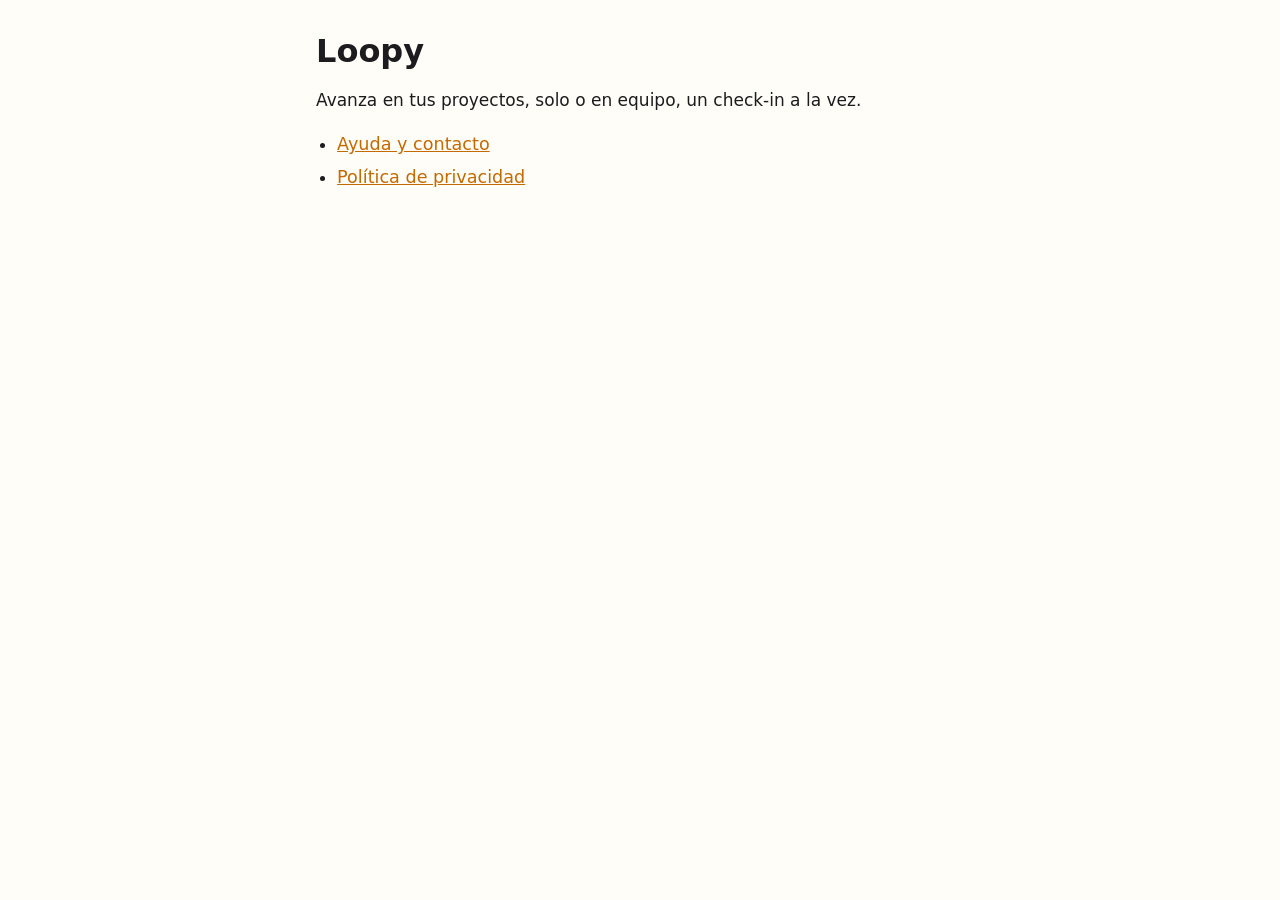
==== index.html @ 5bfbdd55 "Loopy: política de privacidad y ayuda" ====
<!doctype html>
<html lang="es">
<head>
<meta charset="utf-8">
<meta name="viewport" content="width=device-width, initial-scale=1">
<title>Loopy</title>
<link rel="stylesheet" href="estilo.css">
</head>
<body>
<main>
<h1>Loopy</h1>
<p>Avanza en tus proyectos, solo o en equipo, un check-in a la vez.</p>
<ul class="enlaces">
<li><a href="soporte.html">Ayuda y contacto</a></li>
<li><a href="privacidad.html">Política de privacidad</a></li>
</ul>
</main>
</body>
</html>
---- estilo.css ----
:root { color-scheme: light dark; --text: #1c1c1e; --muted: #6e6e73; --bg: #fffdf7; --link: #c46a00; }
@media (prefers-color-scheme: dark) { :root { --text: #f2f2f7; --muted: #a1a1a6; --bg: #121212; --link: #ffb54d; } }
* { box-sizing: border-box; }
body { margin: 0; background: var(--bg); color: var(--text);
  font: 17px/1.55 ui-rounded, -apple-system, "SF Pro Rounded", system-ui, sans-serif; }
main { max-width: 680px; margin: 0 auto; padding: 32px 16px 64px; }
h1 { font-size: 2rem; line-height: 1.2; margin: 0 0 4px; }
h2 { font-size: 1.3rem; margin-top: 2em; }
h3 { font-size: 1.05rem; margin: 1.4em 0 .3em; }
a { color: var(--link); }
.fecha, .volver { color: var(--muted); font-size: .9rem; margin-top: 0; }
.contacto { font-size: 1.1rem; }
.enlaces { padding-left: 1.2em; font-size: 1.1rem; }
li { margin: .3em 0; }
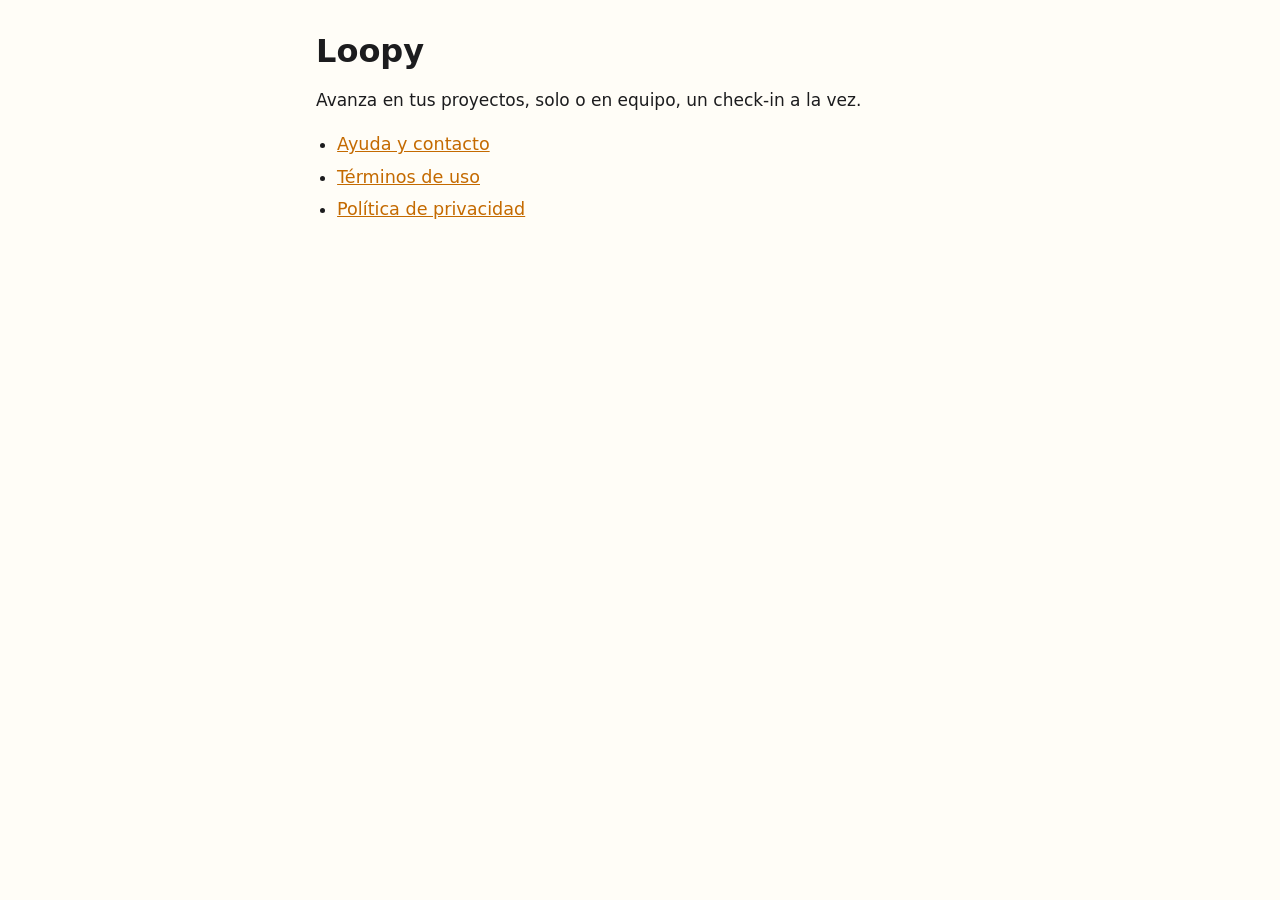
==== commit a39cd611: "Términos de uso; reportar hitos y quitar del equipo en Ayuda Nueva página terminos.html (versión 1, " ====
--- a/index.html
+++ b/index.html
@@ -12,6 +12,7 @@
 <p>Avanza en tus proyectos, solo o en equipo, un check-in a la vez.</p>
 <ul class="enlaces">
 <li><a href="soporte.html">Ayuda y contacto</a></li>
+<li><a href="terminos.html">Términos de uso</a></li>
 <li><a href="privacidad.html">Política de privacidad</a></li>
 </ul>
 </main>
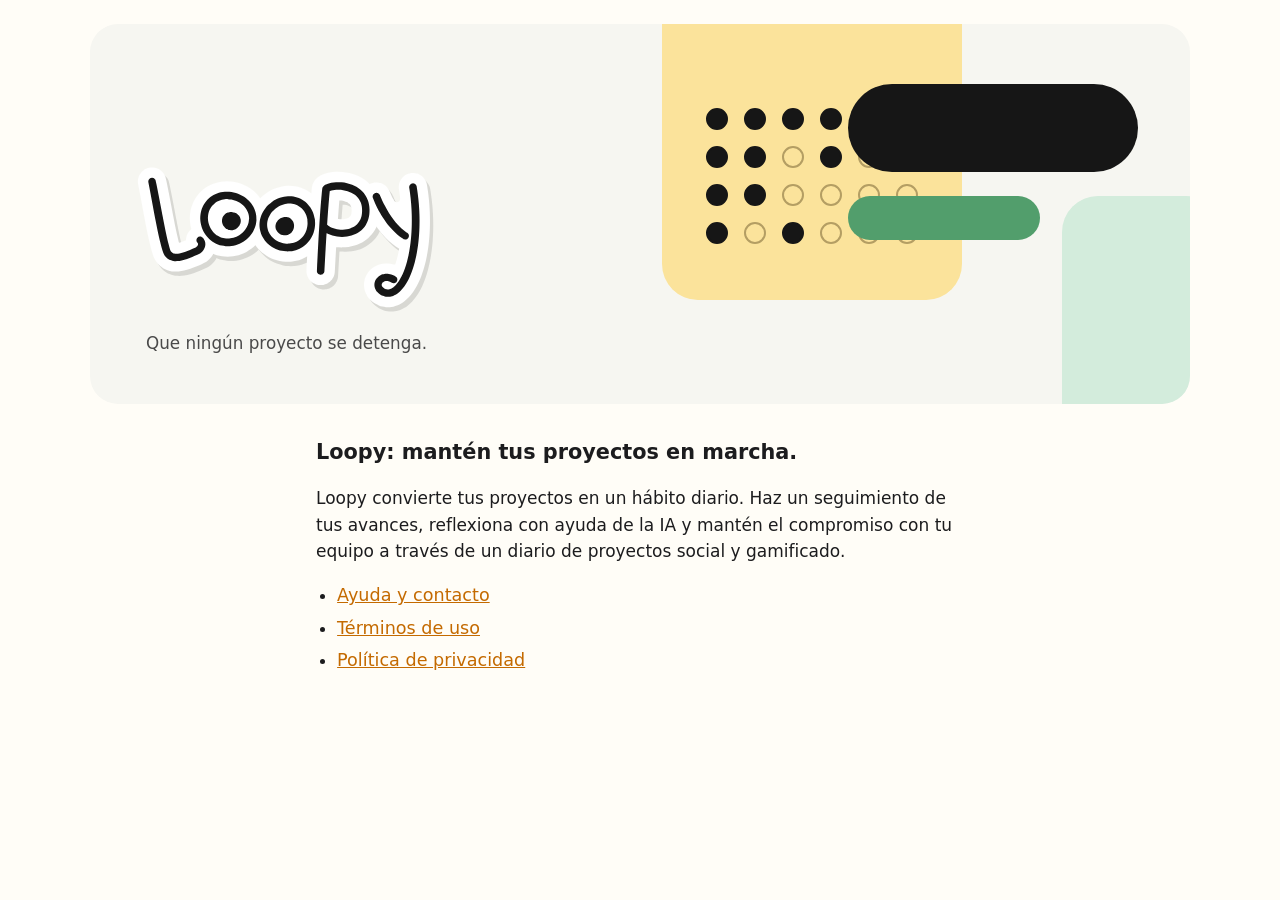
==== commit 65e83e70: "Portada con el logo de Loopy y nueva descripción Co-Authored-By: Claude Opus 5.5 <noreply@anthropic." ====
--- a/index.html
+++ b/index.html
@@ -3,13 +3,34 @@
 <head>
 <meta charset="utf-8">
 <meta name="viewport" content="width=device-width, initial-scale=1">
-<title>Loopy</title>
+<title>Loopy: mantén tus proyectos en marcha</title>
+<meta name="description" content="Loopy convierte tus proyectos en un hábito diario. Haz un seguimiento de tus avances, reflexiona con ayuda de la IA y mantén el compromiso con tu equipo a través de un diario de proyectos social y gamificado.">
+<link rel="icon" href="loopy-wordmark.svg" type="image/svg+xml">
 <link rel="stylesheet" href="estilo.css">
 </head>
 <body>
+<header class="portada">
+<div class="portada-texto">
+<h1><img src="loopy-wordmark.svg" alt="Loopy" width="970" height="510"></h1>
+<p class="lema">Que ningún proyecto se detenga.</p>
+</div>
+<div class="formas" aria-hidden="true">
+<div class="bloque-amarillo">
+<span class="puntos">
+<i class="si"></i><i class="si"></i><i class="si"></i><i class="si"></i><i></i><i></i>
+<i class="si"></i><i class="si"></i><i></i><i class="si"></i><i></i><i></i>
+<i class="si"></i><i class="si"></i><i></i><i></i><i></i><i></i>
+<i class="si"></i><i></i><i class="si"></i><i></i><i></i><i></i>
+</span>
+</div>
+<div class="pastilla-negra"></div>
+<div class="pastilla-verde"></div>
+<div class="bloque-menta"></div>
+</div>
+</header>
 <main>
-<h1>Loopy</h1>
-<p>Avanza en tus proyectos, solo o en equipo, un check-in a la vez.</p>
+<h2 class="titular">Loopy: mantén tus proyectos en marcha.</h2>
+<p>Loopy convierte tus proyectos en un hábito diario. Haz un seguimiento de tus avances, reflexiona con ayuda de la IA y mantén el compromiso con tu equipo a través de un diario de proyectos social y gamificado.</p>
 <ul class="enlaces">
 <li><a href="soporte.html">Ayuda y contacto</a></li>
 <li><a href="terminos.html">Términos de uso</a></li>
--- a/estilo.css
+++ b/estilo.css
@@ -12,3 +12,36 @@
 .contacto { font-size: 1.1rem; }
 .enlaces { padding-left: 1.2em; font-size: 1.1rem; }
 li { margin: .3em 0; }
+
+/* Portada */
+.portada { position: relative; overflow: hidden; max-width: 1100px; margin: 16px auto 0;
+  min-height: 380px; border-radius: 28px; background: #f6f6f1; color: #161616;
+  display: flex; align-items: flex-end; padding: 48px 56px; }
+@media (min-width: 1132px) { .portada { margin-top: 24px; } }
+@media (max-width: 1131px) { .portada { margin-left: 16px; margin-right: 16px; } }
+.portada-texto { position: relative; z-index: 1; }
+.portada h1 { margin: 0; line-height: 0; }
+.portada h1 img { width: 340px; max-width: 100%; height: auto; margin-left: -18px; }
+.lema { margin: 8px 0 0; color: #4a4a4a; font-size: 1.05rem; }
+.formas div { position: absolute; }
+.bloque-amarillo { left: 52%; top: -24px; width: 300px; height: 300px; border-radius: 0 0 36px 36px;
+  background: #fbe39b; display: flex; align-items: flex-end; justify-content: center; padding-bottom: 56px; }
+.puntos { display: grid; grid-template-columns: repeat(6, 22px); gap: 16px; }
+.puntos i { width: 22px; height: 22px; border-radius: 50%; border: 2.5px solid #b49e63; }
+.puntos i.si { background: #161616; border-color: #161616; }
+.pastilla-negra { right: 52px; top: 60px; width: 290px; height: 88px; border-radius: 44px; background: #161616; }
+.pastilla-verde { right: 150px; top: 172px; width: 192px; height: 44px; border-radius: 22px; background: #529e6c; }
+.bloque-menta { right: -32px; top: 172px; width: 160px; height: 250px; border-radius: 36px; background: #d3ecdc; }
+@media (max-width: 900px) {
+  .portada { flex-direction: column; align-items: flex-start; min-height: 0; padding: 0 24px 28px; }
+  .formas { order: -1; position: relative; width: 100%; height: 210px; margin: 0 0 4px; }
+  .bloque-amarillo { left: 0; top: 0; width: 210px; height: 190px; padding-bottom: 28px; }
+  .puntos { grid-template-columns: repeat(6, 16px); gap: 10px; }
+  .puntos i { width: 16px; height: 16px; border-width: 2px; }
+  .pastilla-negra { left: 228px; right: auto; top: 30px; width: 150px; height: 52px; }
+  .pastilla-verde { left: 228px; right: auto; top: 98px; width: 100px; height: 28px; }
+  .bloque-menta { display: none; }
+  .portada h1 img { width: 240px; margin-left: -12px; }
+}
+@media (max-width: 420px) { .pastilla-negra { width: 110px; } .pastilla-verde { width: 76px; } }
+.titular { margin-top: 0; }
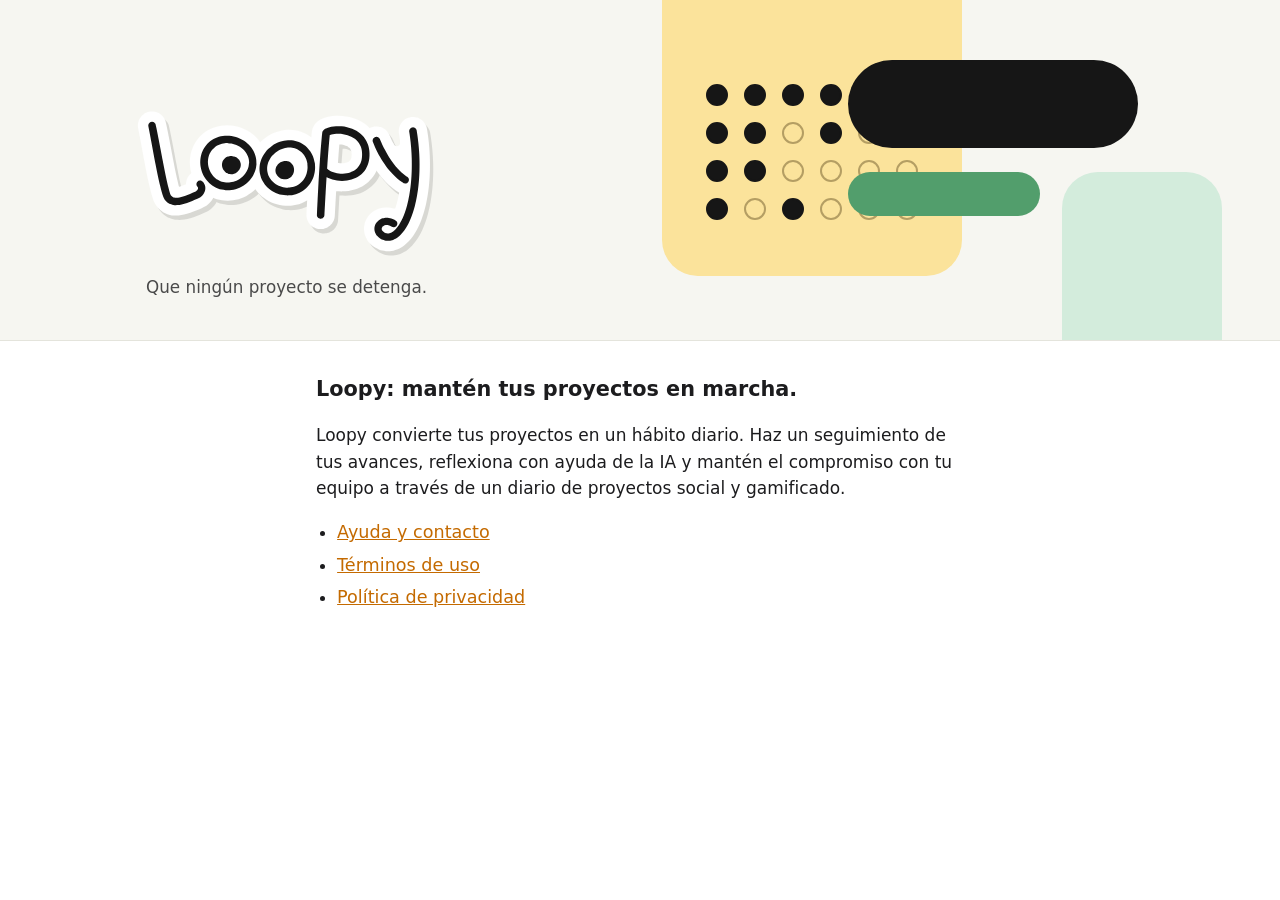
==== commit 314880c5: "La portada es un encabezado de lado a lado Co-Authored-By: Claude Opus 5.5 <noreply@anthropic.com>" ====
--- a/index.html
+++ b/index.html
@@ -10,6 +10,7 @@
 </head>
 <body>
 <header class="portada">
+<div class="portada-interior">
 <div class="portada-texto">
 <h1><img src="loopy-wordmark.svg" alt="Loopy" width="970" height="510"></h1>
 <p class="lema">Que ningún proyecto se detenga.</p>
@@ -27,6 +28,7 @@
 <div class="pastilla-verde"></div>
 <div class="bloque-menta"></div>
 </div>
+</div>
 </header>
 <main>
 <h2 class="titular">Loopy: mantén tus proyectos en marcha.</h2>
--- a/estilo.css
+++ b/estilo.css
@@ -1,5 +1,4 @@
-:root { color-scheme: light dark; --text: #1c1c1e; --muted: #6e6e73; --bg: #fffdf7; --link: #c46a00; }
-@media (prefers-color-scheme: dark) { :root { --text: #f2f2f7; --muted: #a1a1a6; --bg: #121212; --link: #ffb54d; } }
+:root { color-scheme: light; --text: #1c1c1e; --muted: #6e6e73; --bg: #ffffff; --link: #c46a00; }
 * { box-sizing: border-box; }
 body { margin: 0; background: var(--bg); color: var(--text);
   font: 17px/1.55 ui-rounded, -apple-system, "SF Pro Rounded", system-ui, sans-serif; }
@@ -14,11 +13,9 @@
 li { margin: .3em 0; }
 
 /* Portada */
-.portada { position: relative; overflow: hidden; max-width: 1100px; margin: 16px auto 0;
-  min-height: 380px; border-radius: 28px; background: #f6f6f1; color: #161616;
-  display: flex; align-items: flex-end; padding: 48px 56px; }
-@media (min-width: 1132px) { .portada { margin-top: 24px; } }
-@media (max-width: 1131px) { .portada { margin-left: 16px; margin-right: 16px; } }
+.portada { background: #f6f6f1; color: #161616; border-bottom: 1px solid #e4e4dc; overflow: hidden; }
+.portada-interior { position: relative; max-width: 1100px; margin: 0 auto; min-height: 340px;
+  display: flex; align-items: flex-end; padding: 40px 56px; }
 .portada-texto { position: relative; z-index: 1; }
 .portada h1 { margin: 0; line-height: 0; }
 .portada h1 img { width: 340px; max-width: 100%; height: auto; margin-left: -18px; }
@@ -33,7 +30,7 @@
 .pastilla-verde { right: 150px; top: 172px; width: 192px; height: 44px; border-radius: 22px; background: #529e6c; }
 .bloque-menta { right: -32px; top: 172px; width: 160px; height: 250px; border-radius: 36px; background: #d3ecdc; }
 @media (max-width: 900px) {
-  .portada { flex-direction: column; align-items: flex-start; min-height: 0; padding: 0 24px 28px; }
+  .portada-interior { flex-direction: column; align-items: flex-start; min-height: 0; padding: 0 24px 28px; }
   .formas { order: -1; position: relative; width: 100%; height: 210px; margin: 0 0 4px; }
   .bloque-amarillo { left: 0; top: 0; width: 210px; height: 190px; padding-bottom: 28px; }
   .puntos { grid-template-columns: repeat(6, 16px); gap: 10px; }
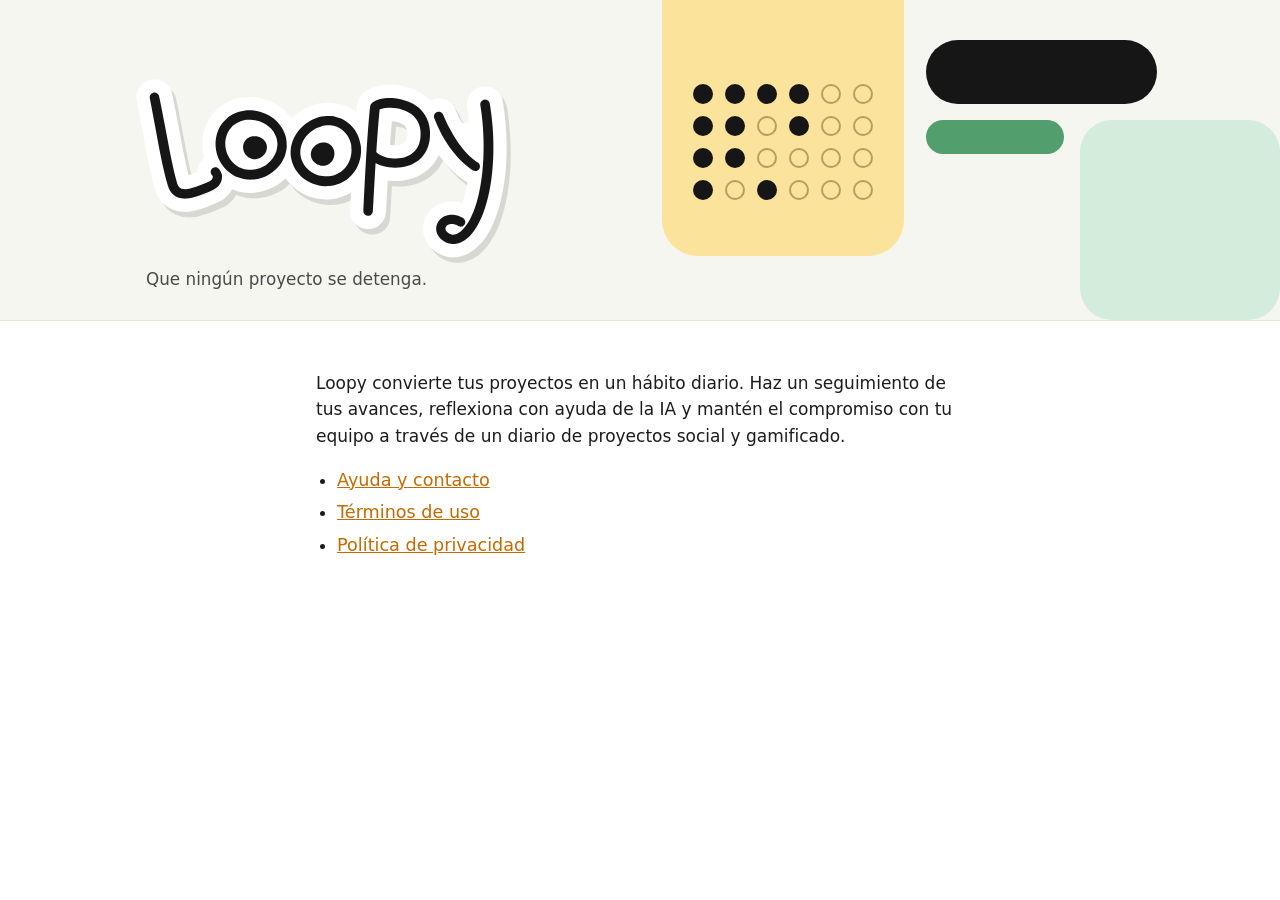
==== commit 78400557: "Quita «Loopy: mantén tus proyectos en marcha.» Co-Authored-By: Claude Opus 5.5 <noreply@anthropic.co" ====
--- a/index.html
+++ b/index.html
@@ -3,7 +3,7 @@
 <head>
 <meta charset="utf-8">
 <meta name="viewport" content="width=device-width, initial-scale=1">
-<title>Loopy: mantén tus proyectos en marcha</title>
+<title>Loopy</title>
 <meta name="description" content="Loopy convierte tus proyectos en un hábito diario. Haz un seguimiento de tus avances, reflexiona con ayuda de la IA y mantén el compromiso con tu equipo a través de un diario de proyectos social y gamificado.">
 <link rel="icon" href="loopy-wordmark.svg" type="image/svg+xml">
 <link rel="stylesheet" href="estilo.css">
@@ -31,7 +31,6 @@
 </div>
 </header>
 <main>
-<h2 class="titular">Loopy: mantén tus proyectos en marcha.</h2>
 <p>Loopy convierte tus proyectos en un hábito diario. Haz un seguimiento de tus avances, reflexiona con ayuda de la IA y mantén el compromiso con tu equipo a través de un diario de proyectos social y gamificado.</p>
 <ul class="enlaces">
 <li><a href="soporte.html">Ayuda y contacto</a></li>
--- a/estilo.css
+++ b/estilo.css
@@ -14,21 +14,21 @@
 
 /* Portada */
 .portada { background: #f6f6f1; color: #161616; border-bottom: 1px solid #e4e4dc; overflow: hidden; }
-.portada-interior { position: relative; max-width: 1100px; margin: 0 auto; min-height: 340px;
-  display: flex; align-items: flex-end; padding: 40px 56px; }
+.portada-interior { position: relative; max-width: 1100px; margin: 0 auto; min-height: 320px;
+  display: flex; align-items: flex-end; padding: 32px 56px 28px; }
 .portada-texto { position: relative; z-index: 1; }
 .portada h1 { margin: 0; line-height: 0; }
-.portada h1 img { width: 340px; max-width: 100%; height: auto; margin-left: -18px; }
-.lema { margin: 8px 0 0; color: #4a4a4a; font-size: 1.05rem; }
+.portada h1 img { width: 430px; max-width: 100%; height: auto; margin: 0 0 -10px -22px; }
+.lema { margin: 0; color: #4a4a4a; font-size: 1.05rem; }
 .formas div { position: absolute; }
-.bloque-amarillo { left: 52%; top: -24px; width: 300px; height: 300px; border-radius: 0 0 36px 36px;
+.bloque-amarillo { left: 52%; top: -24px; width: 22%; height: 280px; border-radius: 0 0 36px 36px;
   background: #fbe39b; display: flex; align-items: flex-end; justify-content: center; padding-bottom: 56px; }
-.puntos { display: grid; grid-template-columns: repeat(6, 22px); gap: 16px; }
-.puntos i { width: 22px; height: 22px; border-radius: 50%; border: 2.5px solid #b49e63; }
+.puntos { display: grid; grid-template-columns: repeat(6, 20px); gap: 12px; }
+.puntos i { width: 20px; height: 20px; border-radius: 50%; border: 2.5px solid #b49e63; }
 .puntos i.si { background: #161616; border-color: #161616; }
-.pastilla-negra { right: 52px; top: 60px; width: 290px; height: 88px; border-radius: 44px; background: #161616; }
-.pastilla-verde { right: 150px; top: 172px; width: 192px; height: 44px; border-radius: 22px; background: #529e6c; }
-.bloque-menta { right: -32px; top: 172px; width: 160px; height: 250px; border-radius: 36px; background: #d3ecdc; }
+.pastilla-negra { left: 76%; right: 3%; top: 40px; height: 64px; border-radius: 32px; background: #161616; }
+.pastilla-verde { left: 76%; top: 120px; width: 12.5%; height: 34px; border-radius: 17px; background: #529e6c; }
+.bloque-menta { left: 90%; right: min(-40px, calc(50% - 50vw)); top: 120px; height: 200px; border-radius: 32px; background: #d3ecdc; }
 @media (max-width: 900px) {
   .portada-interior { flex-direction: column; align-items: flex-start; min-height: 0; padding: 0 24px 28px; }
   .formas { order: -1; position: relative; width: 100%; height: 210px; margin: 0 0 4px; }
@@ -41,4 +41,3 @@
   .portada h1 img { width: 240px; margin-left: -12px; }
 }
 @media (max-width: 420px) { .pastilla-negra { width: 110px; } .pastilla-verde { width: 76px; } }
-.titular { margin-top: 0; }
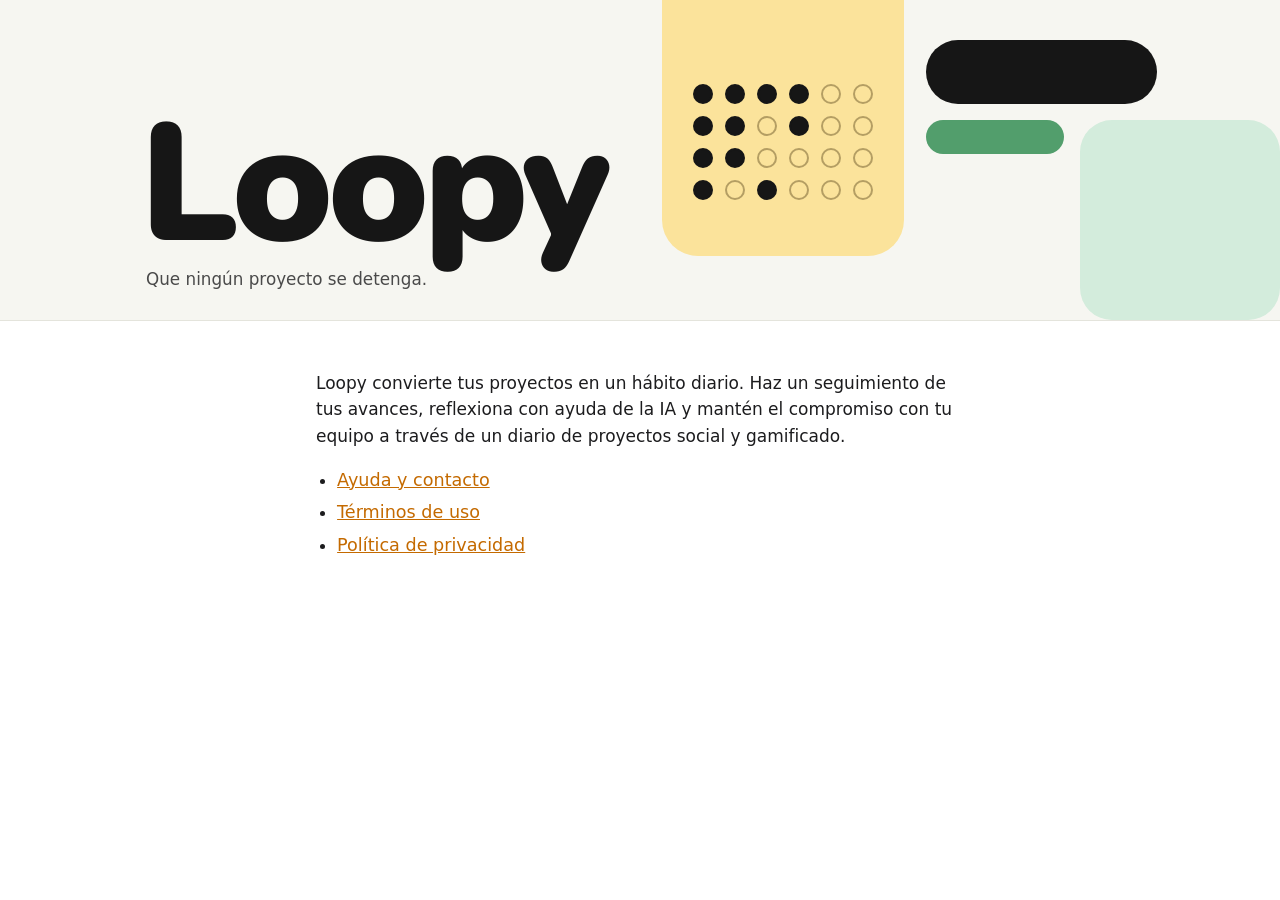
==== commit c280fd19: "Logo con letra gruesa como en la referencia Co-Authored-By: Claude Opus 5.5 <noreply@anthropic.com>" ====
--- a/index.html
+++ b/index.html
@@ -6,13 +6,15 @@
 <title>Loopy</title>
 <meta name="description" content="Loopy convierte tus proyectos en un hábito diario. Haz un seguimiento de tus avances, reflexiona con ayuda de la IA y mantén el compromiso con tu equipo a través de un diario de proyectos social y gamificado.">
 <link rel="icon" href="loopy-wordmark.svg" type="image/svg+xml">
+<link rel="preconnect" href="https://fonts.googleapis.com">
+<link rel="stylesheet" href="https://fonts.googleapis.com/css2?family=Nunito:wght@900&display=swap">
 <link rel="stylesheet" href="estilo.css">
 </head>
 <body>
 <header class="portada">
 <div class="portada-interior">
 <div class="portada-texto">
-<h1><img src="loopy-wordmark.svg" alt="Loopy" width="970" height="510"></h1>
+<h1>Loopy</h1>
 <p class="lema">Que ningún proyecto se detenga.</p>
 </div>
 <div class="formas" aria-hidden="true">
--- a/estilo.css
+++ b/estilo.css
@@ -17,8 +17,7 @@
 .portada-interior { position: relative; max-width: 1100px; margin: 0 auto; min-height: 320px;
   display: flex; align-items: flex-end; padding: 32px 56px 28px; }
 .portada-texto { position: relative; z-index: 1; }
-.portada h1 { margin: 0; line-height: 0; }
-.portada h1 img { width: 430px; max-width: 100%; height: auto; margin: 0 0 -10px -22px; }
+.portada h1 { margin: 0 0 6px -6px; font: 900 168px/0.9 ui-rounded, "SF Pro Rounded", "Nunito", system-ui, sans-serif; letter-spacing: -0.03em; color: #161616; }
 .lema { margin: 0; color: #4a4a4a; font-size: 1.05rem; }
 .formas div { position: absolute; }
 .bloque-amarillo { left: 52%; top: -24px; width: 22%; height: 280px; border-radius: 0 0 36px 36px;
@@ -38,6 +37,6 @@
   .pastilla-negra { left: 228px; right: auto; top: 30px; width: 150px; height: 52px; }
   .pastilla-verde { left: 228px; right: auto; top: 98px; width: 100px; height: 28px; }
   .bloque-menta { display: none; }
-  .portada h1 img { width: 240px; margin-left: -12px; }
+  .portada h1 { font-size: 104px; margin-left: -3px; }
 }
 @media (max-width: 420px) { .pastilla-negra { width: 110px; } .pastilla-verde { width: 76px; } }
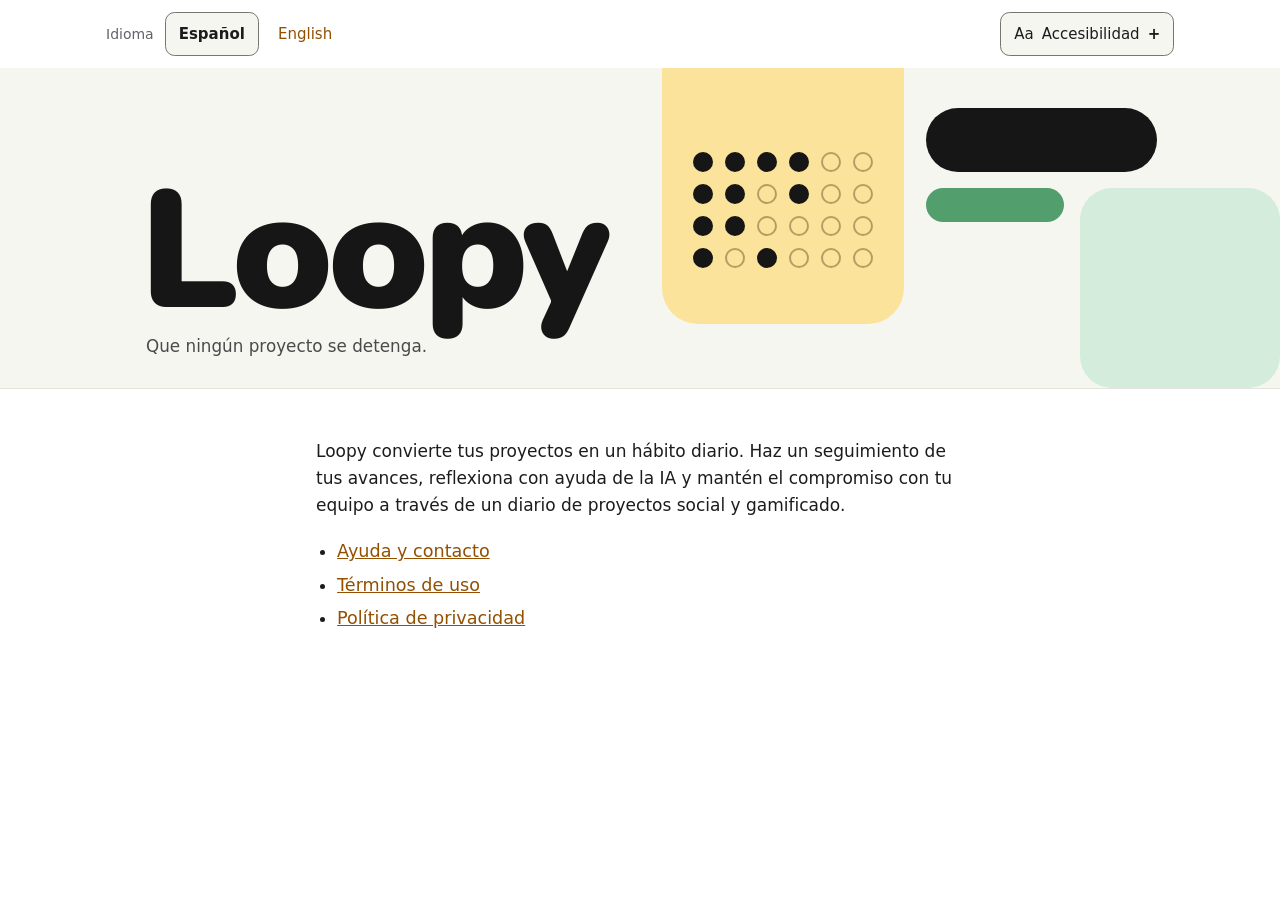
==== commit 58f376b5: "Add English pages and accessible reading controls" ====
--- a/index.html
+++ b/index.html
@@ -9,8 +9,39 @@
 <link rel="preconnect" href="https://fonts.googleapis.com">
 <link rel="stylesheet" href="https://fonts.googleapis.com/css2?family=Nunito:wght@900&display=swap">
 <link rel="stylesheet" href="estilo.css">
+<script src="accesibilidad.js" defer></script>
+<link rel="alternate" hreflang="es" href="index.html">
+<link rel="alternate" hreflang="en" href="en/index.html">
 </head>
 <body>
+<a class="skip-link" href="#contenido">Saltar al contenido</a>
+<div class="site-tools">
+<nav class="language-switch" aria-label="Idioma y accesibilidad">
+<span class="tools-label">Idioma</span>
+<a href="index.html" lang="es" hreflang="es" aria-current="page">Español</a>
+<a href="en/index.html" lang="en" hreflang="en">English</a>
+</nav>
+<details class="accessibility" id="accessibility" hidden>
+<summary><span aria-hidden="true">Aa</span> Accesibilidad</summary>
+<div class="accessibility-panel">
+<p class="panel-title">Preferencias de lectura</p>
+<label class="text-size-label" for="text-size">Tamaño del texto</label>
+<select id="text-size">
+<option value="100">100%</option>
+<option value="125">125%</option>
+<option value="150">150%</option>
+<option value="175">175%</option>
+<option value="200">200%</option>
+</select>
+<label class="reading-option"><input type="checkbox" id="high-contrast"><span>Alto contraste</span></label>
+<label class="reading-option"><input type="checkbox" id="underline-links"><span>Subrayar enlaces</span></label>
+<label class="reading-option"><input type="checkbox" id="reduce-motion"><span>Reducir movimiento</span></label>
+<button type="button" id="reset-preferences">Restablecer preferencias</button>
+<p class="preferences-note">Tus preferencias se guardan en este navegador cuando el almacenamiento está disponible.</p>
+<p class="visually-hidden" id="preferences-status" role="status" aria-live="polite"></p>
+</div>
+</details>
+</div>
 <header class="portada">
 <div class="portada-interior">
 <div class="portada-texto">
@@ -32,7 +63,7 @@
 </div>
 </div>
 </header>
-<main>
+<main id="contenido" tabindex="-1">
 <p>Loopy convierte tus proyectos en un hábito diario. Haz un seguimiento de tus avances, reflexiona con ayuda de la IA y mantén el compromiso con tu equipo a través de un diario de proyectos social y gamificado.</p>
 <ul class="enlaces">
 <li><a href="soporte.html">Ayuda y contacto</a></li>
--- a/estilo.css
+++ b/estilo.css
@@ -1,16 +1,95 @@
-:root { color-scheme: light; --text: #1c1c1e; --muted: #6e6e73; --bg: #ffffff; --link: #c46a00; }
+:root { color-scheme: light; font-size: calc(100% * var(--reading-scale, 1));
+  --text: #1c1c1e; --muted: #626269; --bg: #ffffff; --link: #925000;
+  --surface: #f6f6f1; --border: #76766d; --focus: #075ab5; }
 * { box-sizing: border-box; }
 body { margin: 0; background: var(--bg); color: var(--text);
-  font: 17px/1.55 ui-rounded, -apple-system, "SF Pro Rounded", system-ui, sans-serif; }
+  font: 1.0625rem/1.6 ui-rounded, -apple-system, "SF Pro Rounded", system-ui, sans-serif;
+  overflow-wrap: anywhere; }
 main { max-width: 680px; margin: 0 auto; padding: 32px 16px 64px; }
 h1 { font-size: 2rem; line-height: 1.2; margin: 0 0 4px; }
 h2 { font-size: 1.3rem; margin-top: 2em; }
 h3 { font-size: 1.05rem; margin: 1.4em 0 .3em; }
 a { color: var(--link); }
+:focus-visible { outline: 3px solid var(--focus); outline-offset: 4px; }
+main:focus { outline: none; }
+[hidden] { display: none !important; }
 .fecha, .volver { color: var(--muted); font-size: .9rem; margin-top: 0; }
 .contacto { font-size: 1.1rem; }
 .enlaces { padding-left: 1.2em; font-size: 1.1rem; }
 li { margin: .3em 0; }
+
+/* Shared language and reading controls. Language links also work without JS. */
+.skip-link { position: absolute; top: 8px; left: 8px; z-index: 10;
+  padding: .7em 1em; background: var(--bg); border: 2px solid var(--text);
+  transform: translateY(-200%); }
+.skip-link:focus { transform: translateY(0); }
+.site-tools { position: relative; z-index: 3; display: flex; flex-wrap: wrap;
+  align-items: center; justify-content: space-between; gap: .5rem 1rem;
+  max-width: 1100px; margin: 0 auto; padding: .75rem 1rem; }
+.language-switch { display: flex; flex-wrap: wrap; align-items: center; gap: .35rem; }
+.tools-label { color: var(--muted); margin-right: .35rem; font-size: .875rem; }
+.language-switch a, .accessibility summary { display: inline-flex; align-items: center;
+  justify-content: center; gap: .5rem; min-height: 44px; padding: .5rem .8rem;
+  border: 1px solid transparent; border-radius: .6rem; font-size: .9375rem;
+  line-height: 1.4; text-decoration: none; }
+.language-switch a[aria-current="page"] { background: var(--surface);
+  color: var(--text); border-color: var(--border); font-weight: 700; }
+.accessibility { position: relative; }
+.accessibility summary { cursor: pointer; background: var(--surface);
+  color: var(--text); border-color: var(--border); list-style: none; }
+.accessibility summary::-webkit-details-marker { display: none; }
+.accessibility summary > span { white-space: nowrap; }
+.accessibility summary::after { content: '+'; font-weight: 700; }
+.accessibility[open] summary::after { content: '−'; }
+.accessibility-panel { position: absolute; right: 0; top: calc(100% + .5rem);
+  width: 20rem; max-width: calc(100vw - 2rem); padding: 1.25rem;
+  border: 1px solid var(--border); border-radius: .8rem; background: var(--bg);
+  color: var(--text); box-shadow: 0 8px 28px #0000001a; }
+.panel-title { margin: 0 0 .8rem; font-weight: 700; }
+.text-size-label { display: block; margin-bottom: .4rem; }
+.accessibility select, .accessibility button { min-height: 44px;
+  font: inherit; color: var(--text); background: var(--bg);
+  border: 1px solid var(--border); border-radius: .4rem; padding: .5rem .7rem; }
+.accessibility select { width: 100%; margin-bottom: .6rem; }
+.reading-option { display: flex; align-items: center; gap: .7rem;
+  min-height: 44px; padding: .4rem 0; cursor: pointer; }
+.reading-option input { flex: 0 0 auto; width: 1.25rem; height: 1.25rem;
+  margin: 0; accent-color: var(--link); }
+.accessibility button { width: 100%; margin-top: .8rem; cursor: pointer;
+  background: var(--surface); }
+.preferences-note { color: var(--muted); font-size: .875rem; margin: .8rem 0 0; }
+.visually-hidden { position: absolute; width: 1px; height: 1px;
+  padding: 0; margin: -1px; overflow: hidden; clip-path: inset(50%);
+  white-space: nowrap; border: 0; }
+html[data-underline-links="true"] a { text-decoration-line: underline;
+  text-decoration-thickness: .14em; text-underline-offset: .2em; }
+html[data-high-contrast="true"] { color-scheme: dark; --text: #ffffff;
+  --muted: #eeeeee; --bg: #000000; --link: #ffe46c;
+  --surface: #161616; --border: #ffffff; --focus: #ffe46c; }
+html[data-high-contrast="true"] .portada { background: var(--surface);
+  color: var(--text); border-color: var(--border); }
+html[data-high-contrast="true"] .portada h1,
+html[data-high-contrast="true"] .lema { color: var(--text); }
+html[data-reduce-motion="true"] *,
+html[data-reduce-motion="true"] *::before,
+html[data-reduce-motion="true"] *::after { animation: none !important;
+  transition: none !important; scroll-behavior: auto !important; }
+@media (prefers-reduced-motion: reduce) {
+  *, *::before, *::after { animation: none !important; transition: none !important;
+    scroll-behavior: auto !important; }
+}
+@media (forced-colors: active) {
+  :focus-visible { outline-color: Highlight; }
+  .reading-option input { appearance: auto; }
+}
+@media (max-width: 600px) {
+  .site-tools { padding-right: .5rem; padding-left: .5rem; }
+  .accessibility { width: 100%; }
+  .accessibility summary { width: 100%; padding-right: .6rem; padding-left: .6rem; }
+  .accessibility summary > span { display: none; }
+  .accessibility-panel { position: static; width: 100%; max-width: none;
+    padding: .75rem; margin-top: .5rem; box-shadow: none; }
+}
 
 /* Portada */
 .portada { background: #f6f6f1; color: #161616; border-bottom: 1px solid #e4e4dc; overflow: hidden; }
@@ -37,6 +116,6 @@
   .pastilla-negra { left: 228px; right: auto; top: 30px; width: 150px; height: 52px; }
   .pastilla-verde { left: 228px; right: auto; top: 98px; width: 100px; height: 28px; }
   .bloque-menta { display: none; }
-  .portada h1 { font-size: 104px; margin-left: -3px; }
+  .portada h1 { font-size: min(6.5rem, 26vw); margin-left: -3px; }
 }
 @media (max-width: 420px) { .pastilla-negra { width: 110px; } .pastilla-verde { width: 76px; } }
